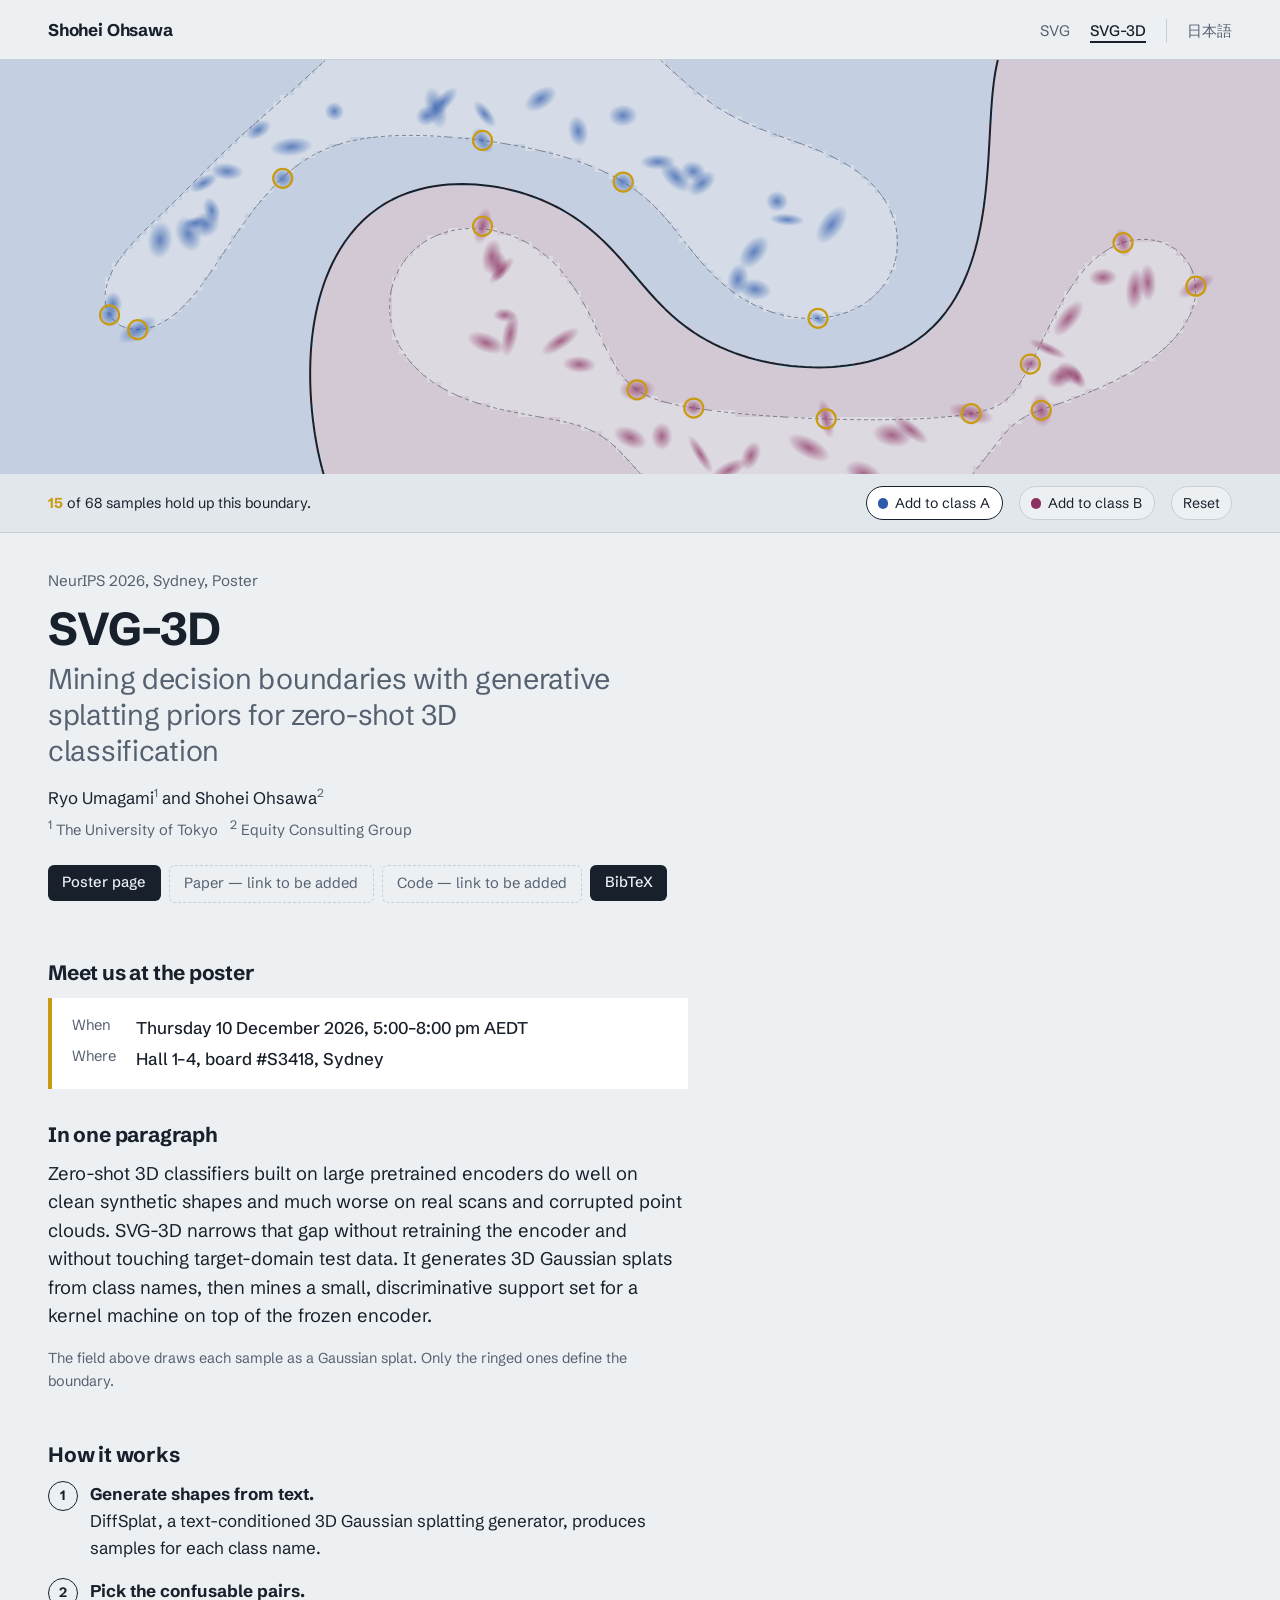
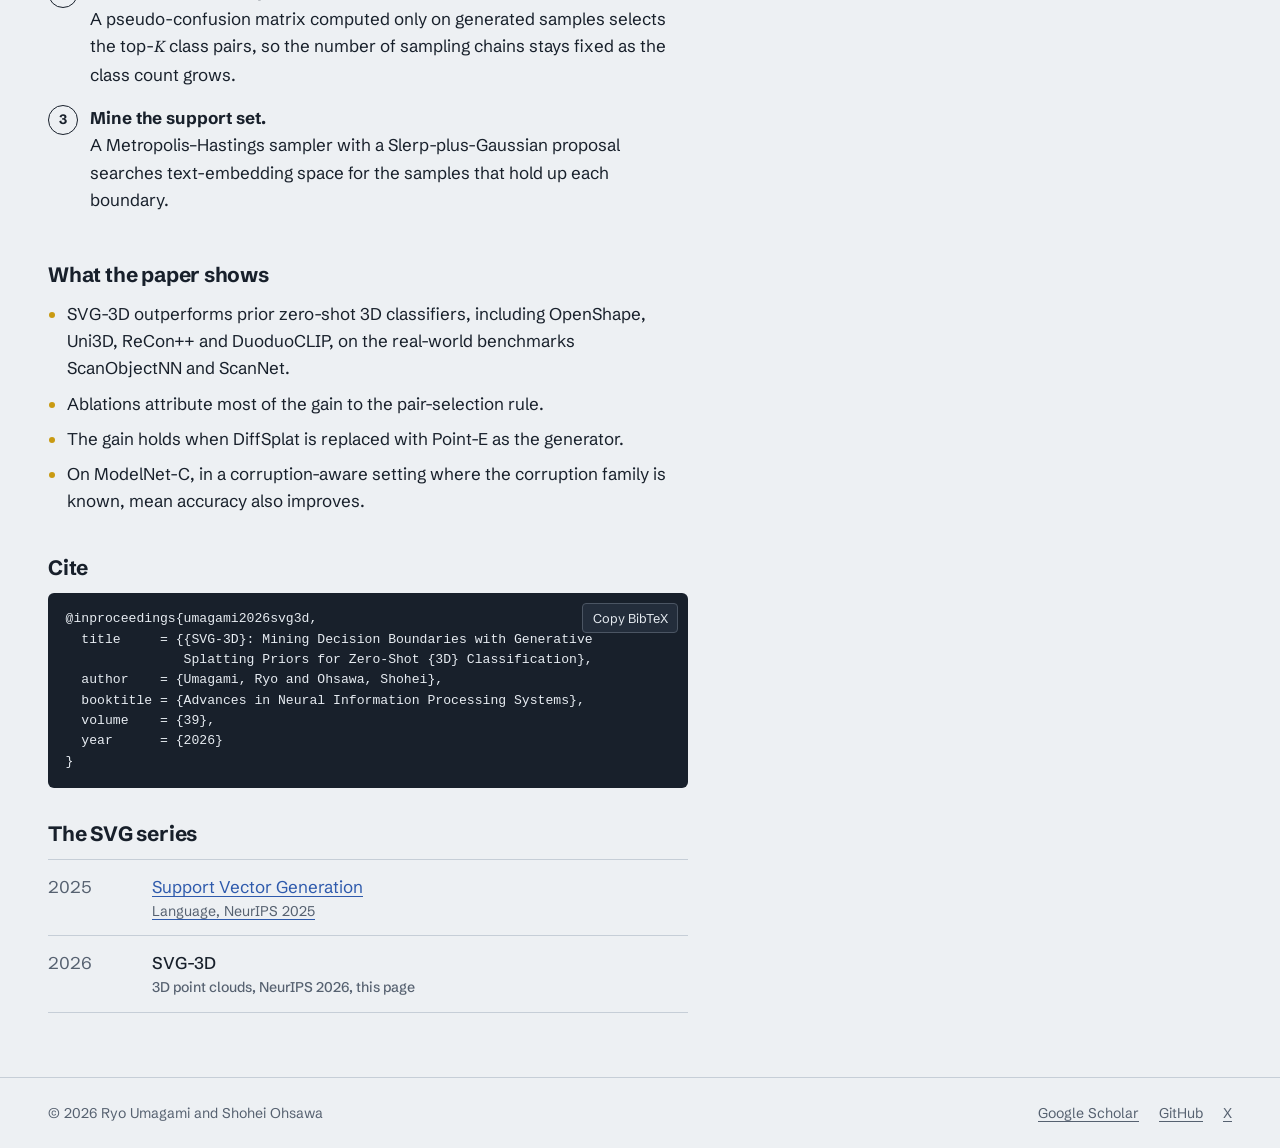
==== svg/3d/index.html @ 4fb70571 "Add site pages Co-Authored-By: Claude Opus 5.5 <noreply@anthropic.com> Claude-Session: https://claud" ====
<!DOCTYPE html>
<html lang="en">
<head>
<meta charset="utf-8">
<meta name="viewport" content="width=device-width, initial-scale=1">
<title>SVG-3D — Zero-Shot 3D Classification with Generative Splatting Priors — NeurIPS 2026</title>
<meta name="description" content="SVG-3D extends Support Vector Generation to 3D: it mines a kernel-machine support set from a frozen encoder with 3D Gaussian splats generated from text, closing the real-world gap in zero-shot point cloud classification. NeurIPS 2026.">
<link rel="canonical" href="https://ohsaworks.com/svg/3d/">
<link rel="alternate" hreflang="en" href="https://ohsaworks.com/svg/3d/">
<link rel="alternate" hreflang="ja" href="https://ohsaworks.com/ja/svg/3d/">
<link rel="alternate" hreflang="x-default" href="https://ohsaworks.com/svg/3d/">
<meta property="og:locale" content="en_US">
<meta property="og:type" content="article">
<meta property="og:title" content="SVG-3D: Mining Decision Boundaries with Generative Splatting Priors for Zero-Shot 3D Classification">
<meta property="og:description" content="The first 3D extension of Support Vector Generation. Poster at NeurIPS 2026, Sydney.">
<meta property="og:url" content="https://ohsaworks.com/svg/3d/">
<meta name="twitter:card" content="summary">
<link rel="preconnect" href="https://fonts.googleapis.com">
<link rel="preconnect" href="https://fonts.gstatic.com" crossorigin>
<link rel="stylesheet" href="https://fonts.googleapis.com/css2?family=Schibsted+Grotesk:wght@400;500;700&family=STIX+Two+Text:ital@1&display=swap">
<link rel="stylesheet" href="../../assets/site.css">
</head>
<body>
<div class="bar">
  <a class="home" href="../../">Shohei Ohsawa</a>
  <nav aria-label="Research">
    <a href="../">SVG</a>
    <a href="./" aria-current="page">SVG-3D</a>
    <a class="lang" href="../../ja/svg/3d/" hreflang="ja" lang="ja">日本語</a>
  </nav>
</div>

<div class="field">
  <canvas data-boundary="splats" role="img" aria-label="Interactive illustration: samples drawn as soft Gaussian splats in two classes, separated by a kernel decision boundary, with the support set ringed. Click to add samples."></canvas>
  <div class="field-controls">
    <span class="status" data-status aria-live="polite"></span>
    <button type="button" class="chip" data-class="1" aria-pressed="true"><span class="dot a"></span>Add to class A</button>
    <button type="button" class="chip" data-class="-1" aria-pressed="false"><span class="dot b"></span>Add to class B</button>
    <button type="button" class="chip" data-reset>Reset</button>
  </div>
</div>

<main>
  <div class="col">
    <header class="paper">
      <p class="venue">NeurIPS 2026, Sydney, Poster</p>
      <h1>SVG-3D
        <span class="sub">Mining decision boundaries with generative splatting priors for zero-shot 3D classification</span></h1>
      <p class="authors">Ryo Umagami<sup>1</sup> and Shohei Ohsawa<sup>2</sup></p>
      <p class="affil"><sup>1</sup> The University of Tokyo &nbsp; <sup>2</sup> Equity Consulting Group</p>
      <ul class="links">
        <li><a href="https://neurips.cc/virtual/2026/poster/152771">Poster page</a></li>
        <li><span>Paper — link to be added</span></li>
        <li><span>Code — link to be added</span></li>
        <li><a href="#cite">BibTeX</a></li>
      </ul>
    </header>

    <section>
      <h2>Meet us at the poster</h2>
      <dl class="poster">
        <dt>When</dt><dd>Thursday 10 December 2026, 5:00–8:00 pm AEDT</dd>
        <dt>Where</dt><dd>Hall 1–4, board #S3418, Sydney</dd>
      </dl>
    </section>

    <section>
      <h2>In one paragraph</h2>
      <p class="lede">Zero-shot 3D classifiers built on large pretrained encoders do well on clean synthetic shapes and much worse on real scans and corrupted point clouds. SVG-3D narrows that gap without retraining the encoder and without touching target-domain test data. It generates 3D Gaussian splats from class names, then mines a small, discriminative support set for a kernel machine on top of the frozen encoder.</p>
      <p class="note">The field above draws each sample as a Gaussian splat. Only the ringed ones define the boundary.</p>
    </section>

    <section>
      <h2>How it works</h2>
      <ol class="steps">
        <li><b>Generate shapes from text.</b> DiffSplat, a text-conditioned 3D Gaussian splatting generator, produces samples for each class name.</li>
        <li><b>Pick the confusable pairs.</b> A pseudo-confusion matrix computed only on generated samples selects the top-<span class="math">K</span> class pairs, so the number of sampling chains stays fixed as the class count grows.</li>
        <li><b>Mine the support set.</b> A Metropolis–Hastings sampler with a Slerp-plus-Gaussian proposal searches text-embedding space for the samples that hold up each boundary.</li>
      </ol>
    </section>

    <section>
      <h2>What the paper shows</h2>
      <ul class="findings">
        <li>SVG-3D outperforms prior zero-shot 3D classifiers, including OpenShape, Uni3D, ReCon++ and DuoduoCLIP, on the real-world benchmarks ScanObjectNN and ScanNet.</li>
        <li>Ablations attribute most of the gain to the pair-selection rule.</li>
        <li>The gain holds when DiffSplat is replaced with Point-E as the generator.</li>
        <li>On ModelNet-C, in a corruption-aware setting where the corruption family is known, mean accuracy also improves.</li>
      </ul>
    </section>

    <section id="cite">
      <h2>Cite</h2>
      <div class="cite">
        <button type="button" data-copy="bib-svg3d">Copy BibTeX</button>
<pre id="bib-svg3d">@inproceedings{umagami2026svg3d,
  title     = {{SVG-3D}: Mining Decision Boundaries with Generative
               Splatting Priors for Zero-Shot {3D} Classification},
  author    = {Umagami, Ryo and Ohsawa, Shohei},
  booktitle = {Advances in Neural Information Processing Systems},
  volume    = {39},
  year      = {2026}
}</pre>
      </div>
    </section>

    <section>
      <h2>The SVG series</h2>
      <ul class="series">
        <li><span class="yr">2025</span><a href="../">Support Vector Generation<small>Language, NeurIPS 2025</small></a></li>
        <li><span class="yr">2026</span><span class="here">SVG-3D<small>3D point clouds, NeurIPS 2026, this page</small></span></li>
      </ul>
    </section>
  </div>
</main>

<footer>
  <span class="copy">© 2026 Ryo Umagami and Shohei Ohsawa</span>
  <a href="https://scholar.google.com/citations?user=TrFlIx4AAAAJ">Google Scholar</a>
  <a href="https://github.com/Ohsaworks">GitHub</a>
  <a href="https://x.com/Ohsaworks">X</a>
</footer>
<script src="../../assets/boundary.js"></script>
</body>
</html>
---- assets/site.css ----
/* ohsaworks.com — shared styles
   Palette: cool chart paper, ink, two class colours, one support-vector mark. */
:root {
  --paper: #edf0f3;
  --paper-2: #e2e7ec;
  --ink: #18202b;
  --muted: #566170;
  --rule: #c6ced7;
  --cobalt: #2e5aac;
  --plum: #8b2f5e;
  --mustard: #c99a12;
  --measure: 40rem;
  --font: "Schibsted Grotesk", system-ui, -apple-system, "Segoe UI", sans-serif;
  --math: "STIX Two Text", "Times New Roman", serif;
}

* { box-sizing: border-box; }
html { -webkit-text-size-adjust: 100%; }
body {
  margin: 0;
  background: var(--paper);
  color: var(--ink);
  font-family: var(--font);
  font-size: 1.0625rem;
  line-height: 1.6;
}
a { color: var(--cobalt); text-underline-offset: 0.18em; text-decoration-thickness: 1px; }
a:hover { text-decoration-thickness: 2px; }
:focus-visible { outline: 3px solid var(--mustard); outline-offset: 2px; border-radius: 2px; }
.math { font-family: var(--math); font-style: italic; }

/* Site bar */
.bar {
  display: flex; align-items: baseline; justify-content: space-between; gap: 1rem;
  padding: 1rem clamp(1rem, 4vw, 3rem);
  border-bottom: 1px solid var(--rule);
}
.bar .home { color: var(--ink); font-weight: 700; text-decoration: none; letter-spacing: -0.01em; }
.bar nav { display: flex; gap: 1.25rem; font-size: 0.95rem; }
.bar nav a { color: var(--muted); text-decoration: none; }
.bar nav a[aria-current="page"] { color: var(--ink); font-weight: 500; box-shadow: inset 0 -2px 0 var(--ink); }

/* Live boundary */
.field { position: relative; background: var(--paper-2); border-bottom: 1px solid var(--rule); }
.field canvas { display: block; width: 100%; height: clamp(260px, 46vh, 460px); cursor: crosshair; touch-action: manipulation; }
.field-controls {
  display: flex; flex-wrap: wrap; align-items: center; gap: 0.5rem 1rem;
  padding: 0.75rem clamp(1rem, 4vw, 3rem);
  font-size: 0.9rem; color: var(--muted);
}
.field-controls .status { margin-right: auto; color: var(--ink); }
.field-controls .status strong { color: var(--mustard); font-weight: 700; }
.chip {
  font: inherit; font-size: 0.88rem;
  display: inline-flex; align-items: center; gap: 0.45rem;
  padding: 0.3rem 0.7rem; border-radius: 999px;
  border: 1px solid var(--rule); background: var(--paper); color: var(--ink);
  cursor: pointer;
}
.chip[aria-pressed="true"] { border-color: var(--ink); background: #fff; }
.chip .dot { width: 0.65rem; height: 0.65rem; border-radius: 50%; }
.dot.a { background: var(--cobalt); }
.dot.b { background: var(--plum); }

/* Page column */
main { padding: 0 clamp(1rem, 4vw, 3rem) 4rem; }
.col { max-width: var(--measure); }
header.paper { padding: 2.25rem 0 1.5rem; }
.venue { margin: 0 0 0.6rem; color: var(--muted); font-size: 0.95rem; }
h1 {
  margin: 0 0 1rem;
  font-size: clamp(1.9rem, 3.6vw, 2.9rem);
  line-height: 1.12; font-weight: 700; letter-spacing: -0.02em;
  max-width: 22ch;
}
h1 .sub { display: block; font-weight: 400; font-size: 0.62em; line-height: 1.25; letter-spacing: -0.01em; margin-top: 0.4rem; color: var(--muted); max-width: 34ch; }
.authors { margin: 0; font-size: 1.05rem; }
.authors sup { font-size: 0.7em; color: var(--muted); }
.affil { margin: 0.2rem 0 0; color: var(--muted); font-size: 0.92rem; }
.links { display: flex; flex-wrap: wrap; gap: 0.5rem; margin: 1.4rem 0 0; padding: 0; list-style: none; }
.links a, .links span {
  display: inline-block; padding: 0.4rem 0.9rem; border-radius: 6px;
  font-size: 0.92rem; font-weight: 500; text-decoration: none;
  background: var(--ink); color: var(--paper);
}
.links a:hover { background: var(--cobalt); }
.links span { background: transparent; color: var(--muted); border: 1px dashed var(--rule); font-weight: 400; }

section { padding: 2rem 0 0; }
h2 { font-size: 1.3rem; line-height: 1.3; margin: 0 0 0.75rem; letter-spacing: -0.01em; }
p { margin: 0 0 1rem; }
.lede { font-size: 1.15rem; line-height: 1.55; }

ol.steps { list-style: none; counter-reset: step; margin: 0; padding: 0; }
ol.steps li { counter-increment: step; position: relative; padding: 0 0 1rem 2.6rem; }
ol.steps li::before {
  content: counter(step); position: absolute; left: 0; top: 0.05rem;
  width: 1.75rem; height: 1.75rem; border-radius: 50%;
  border: 1.5px solid var(--ink); display: grid; place-items: center;
  font-size: 0.85rem; font-weight: 700;
}
ol.steps b { display: block; }

ul.findings { margin: 0; padding-left: 1.2rem; }
ul.findings li { margin-bottom: 0.5rem; }
ul.findings li::marker { color: var(--mustard); }

.poster {
  display: grid; grid-template-columns: auto 1fr; gap: 0.25rem 1.25rem;
  margin: 0; padding: 1rem 1.25rem; background: #fff; border-left: 4px solid var(--mustard);
}
.poster dt { color: var(--muted); font-size: 0.92rem; }
.poster dd { margin: 0; font-weight: 500; }

.cite { position: relative; }
.cite pre {
  margin: 0; padding: 1rem 1.1rem; overflow-x: auto;
  background: var(--ink); color: #e7ecf2; border-radius: 6px;
  font-size: 0.82rem; line-height: 1.55;
  font-family: ui-monospace, "SF Mono", Menlo, Consolas, monospace;
}
.cite button {
  position: absolute; top: 0.6rem; right: 0.6rem;
  font: inherit; font-size: 0.8rem; padding: 0.25rem 0.6rem; border-radius: 4px;
  border: 1px solid #4b5563; background: #232d3b; color: #e7ecf2; cursor: pointer;
}

.series { list-style: none; margin: 0; padding: 0; border-top: 1px solid var(--rule); }
.series li { display: grid; grid-template-columns: 5.5rem 1fr; gap: 1rem; padding: 0.8rem 0; border-bottom: 1px solid var(--rule); }
.series .yr { color: var(--muted); font-variant-numeric: tabular-nums; }
.series .here { font-weight: 500; }
.series small { display: block; color: var(--muted); font-size: 0.88rem; }

.note { color: var(--muted); font-size: 0.9rem; }

footer {
  display: flex; flex-wrap: wrap; gap: 0.5rem 1.25rem;
  padding: 1.5rem clamp(1rem, 4vw, 3rem); border-top: 1px solid var(--rule);
  font-size: 0.88rem; color: var(--muted);
}
footer a { color: var(--muted); }
footer .copy { margin-right: auto; }

/* Home */
.home-hero { padding: clamp(2.5rem, 8vw, 5.5rem) 0 1.5rem; }
.home-hero h1 { font-size: clamp(2.4rem, 6vw, 4.2rem); max-width: none; margin-bottom: 0.6rem; }
.home-hero p { font-size: 1.15rem; color: var(--muted); max-width: 36rem; }

@media (max-width: 560px) {
  .bar { flex-direction: column; gap: 0.3rem; }
  .series li { grid-template-columns: 1fr; gap: 0.1rem; }
  .poster { grid-template-columns: 1fr; }
}
@media (prefers-reduced-motion: reduce) { * { scroll-behavior: auto !important; } }

/* Language switch and Japanese typesetting */
.bar nav a.lang { padding-left: 1.25rem; border-left: 1px solid var(--rule); }
:lang(ja) body, body:lang(ja) {
  font-family: "Schibsted Grotesk", "Zen Kaku Gothic New", "Hiragino Sans", "Yu Gothic", sans-serif;
  line-height: 1.85;
  font-feature-settings: "palt" 0;
}
:lang(ja) h1, :lang(ja) h2, :lang(ja) .lede { word-break: auto-phrase; }
:lang(ja) h1 { letter-spacing: 0; }
:lang(ja) h1 .sub { max-width: 26em; letter-spacing: 0.01em; line-height: 1.45; }
:lang(ja) .col { max-width: 38rem; }
:lang(ja) .lede { line-height: 1.8; }
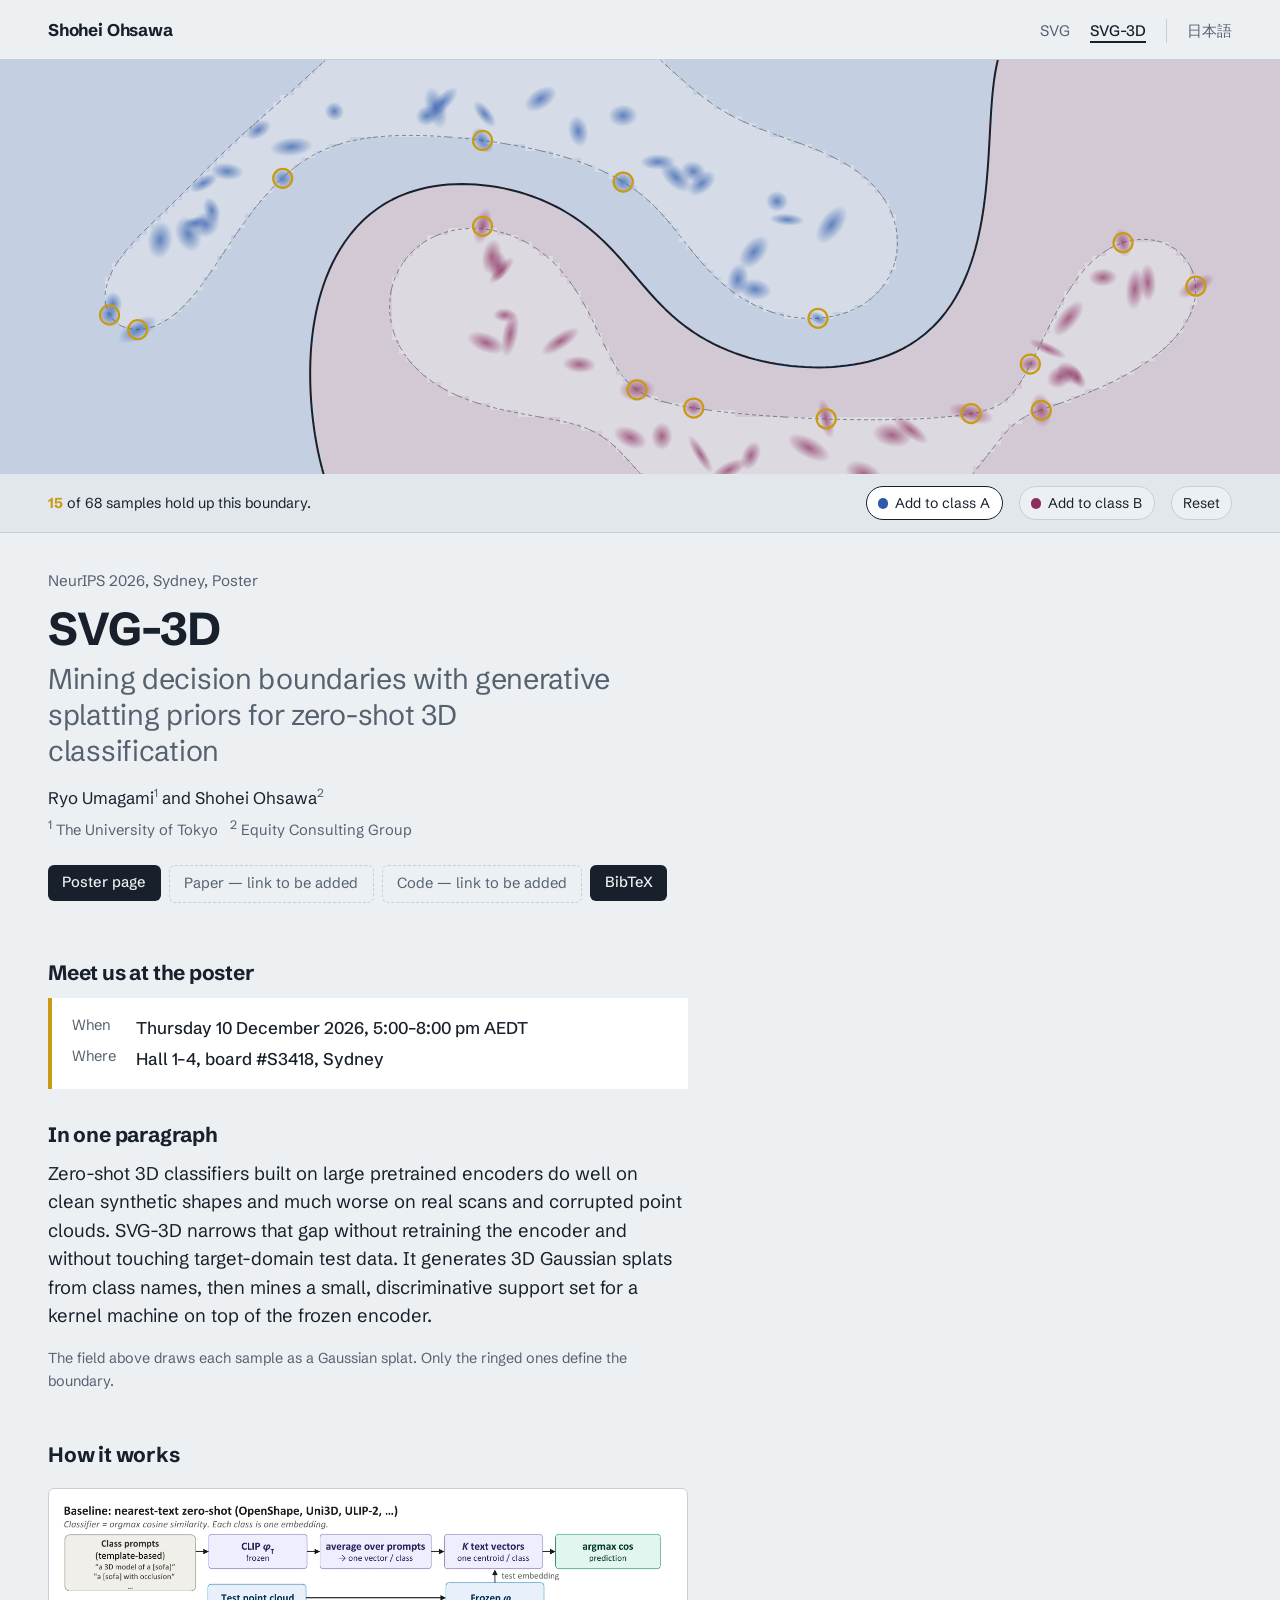
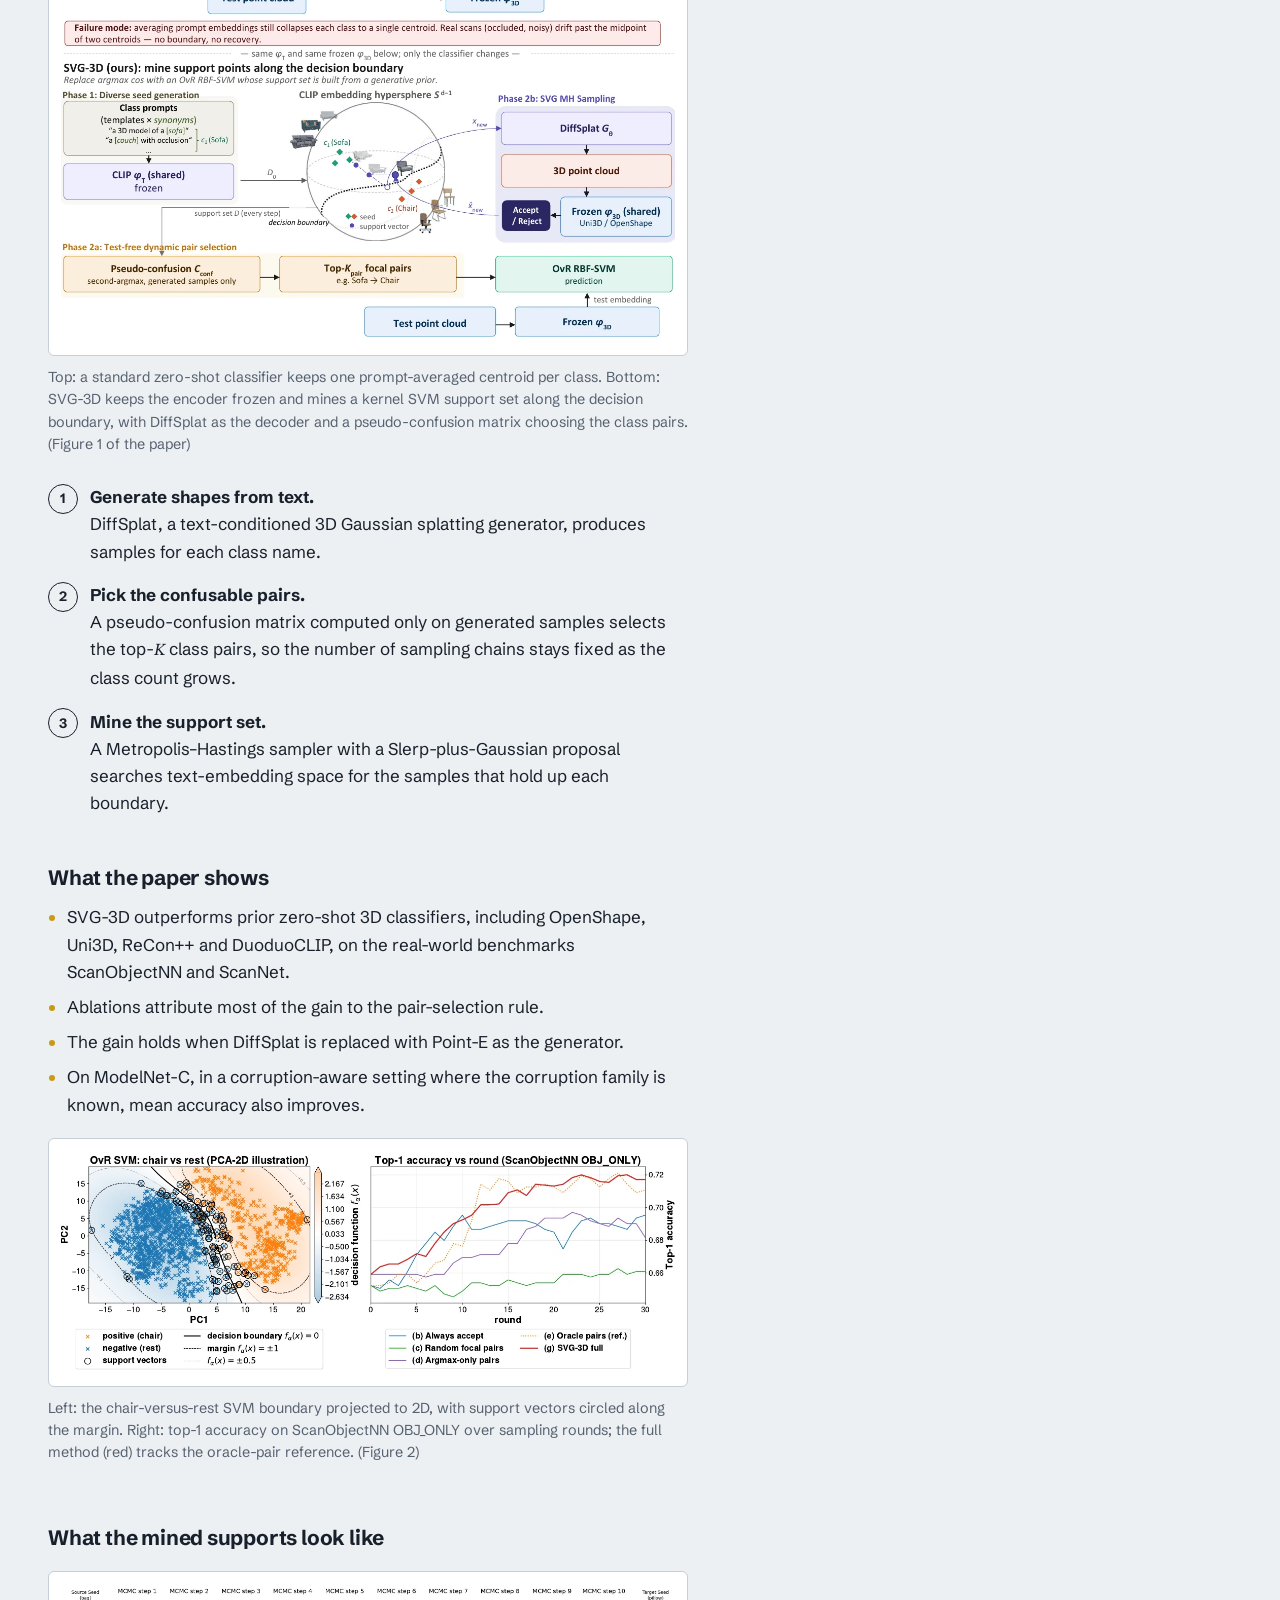
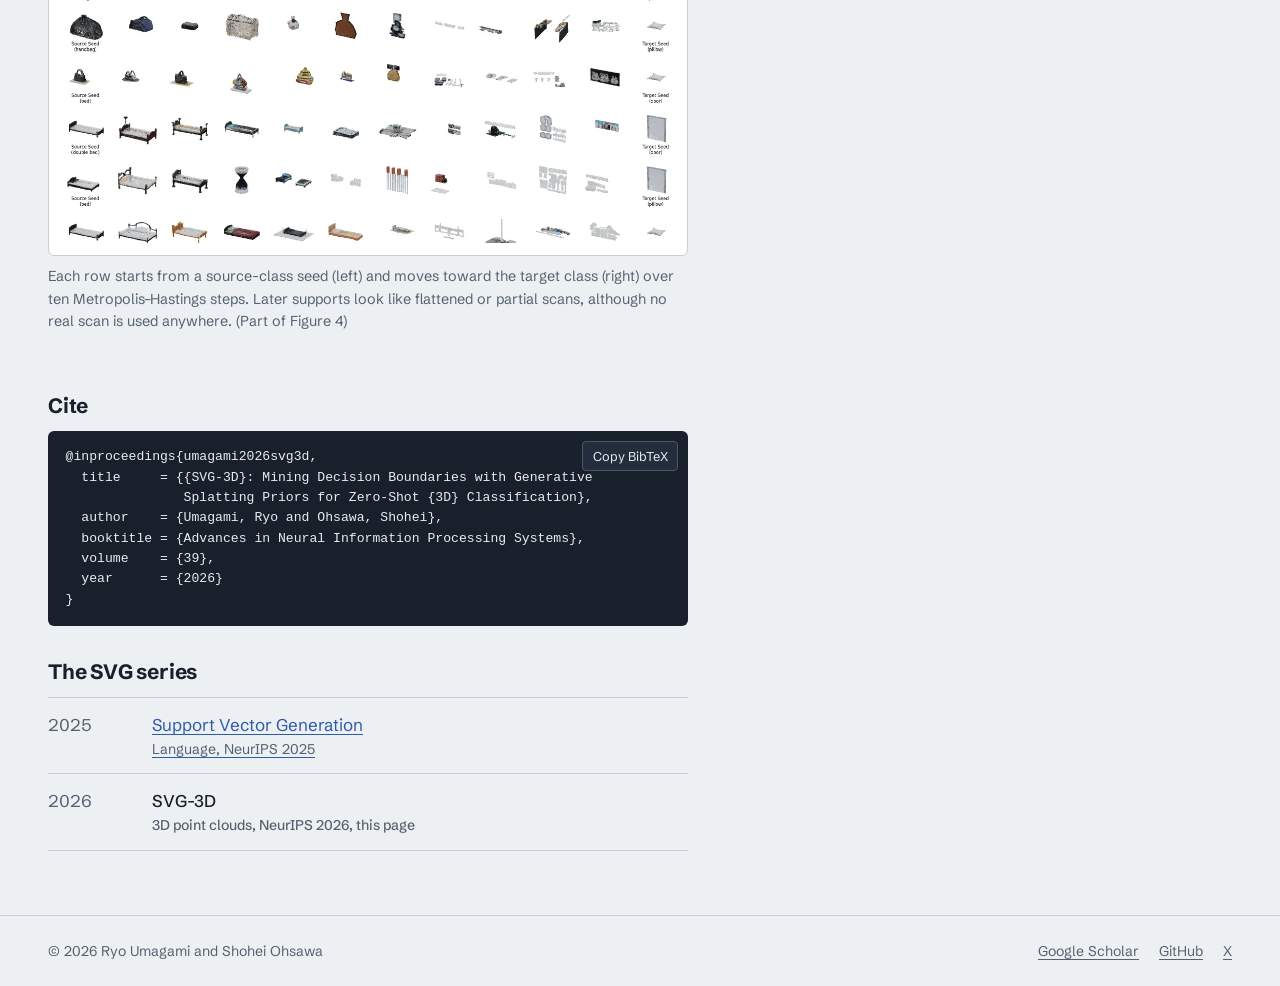
==== commit 29c56d45: "Add figures to SVG-3D page Co-Authored-By: Claude Opus 5.5 <noreply@anthropic.com> Claude-Session: h" ====
--- a/svg/3d/index.html
+++ b/svg/3d/index.html
@@ -72,6 +72,10 @@
 
     <section>
       <h2>How it works</h2>
+      <figure class="fig">
+        <img src="img/overview.webp" width="1210" height="872" alt="Diagram comparing a nearest-text zero-shot classifier with the SVG-3D pipeline: class prompts, CLIP text encoder, Metropolis–Hastings sampling with DiffSplat, pseudo-confusion pair selection and a one-vs-rest RBF SVM." loading="lazy" decoding="async">
+        <figcaption>Top: a standard zero-shot classifier keeps one prompt-averaged centroid per class. Bottom: SVG-3D keeps the encoder frozen and mines a kernel SVM support set along the decision boundary, with DiffSplat as the decoder and a pseudo-confusion matrix choosing the class pairs. (Figure 1 of the paper)</figcaption>
+      </figure>
       <ol class="steps">
         <li><b>Generate shapes from text.</b> DiffSplat, a text-conditioned 3D Gaussian splatting generator, produces samples for each class name.</li>
         <li><b>Pick the confusable pairs.</b> A pseudo-confusion matrix computed only on generated samples selects the top-<span class="math">K</span> class pairs, so the number of sampling chains stays fixed as the class count grows.</li>
@@ -87,6 +91,18 @@
         <li>The gain holds when DiffSplat is replaced with Point-E as the generator.</li>
         <li>On ModelNet-C, in a corruption-aware setting where the corruption family is known, mean accuracy also improves.</li>
       </ul>
+      <figure class="fig">
+        <img src="img/boundary.webp" width="1210" height="440" alt="Left: 2D projection of the chair-versus-rest SVM boundary with support vectors circled. Right: top-1 accuracy over sampling rounds for five ablation settings." loading="lazy" decoding="async">
+        <figcaption>Left: the chair-versus-rest SVM boundary projected to 2D, with support vectors circled along the margin. Right: top-1 accuracy on ScanObjectNN OBJ_ONLY over sampling rounds; the full method (red) tracks the oracle-pair reference. (Figure 2)</figcaption>
+      </figure>
+    </section>
+
+    <section>
+      <h2>What the mined supports look like</h2>
+      <figure class="fig">
+        <img src="img/trajectories.webp" width="1185" height="500" alt="Grid of decoded 3D supports: each row moves from a source-class seed on the left to a target-class seed on the right over ten sampling steps." loading="lazy" decoding="async">
+        <figcaption>Each row starts from a source-class seed (left) and moves toward the target class (right) over ten Metropolis–Hastings steps. Later supports look like flattened or partial scans, although no real scan is used anywhere. (Part of Figure 4)</figcaption>
+      </figure>
     </section>
 
     <section id="cite">
--- a/assets/site.css
+++ b/assets/site.css
@@ -165,3 +165,8 @@
 :lang(ja) h1 .sub { max-width: 26em; letter-spacing: 0.01em; line-height: 1.45; }
 :lang(ja) .col { max-width: 38rem; }
 :lang(ja) .lede { line-height: 1.8; }
+
+/* Paper figures */
+figure.fig { margin: 1.25rem 0 1.75rem; max-width: 56rem; }
+figure.fig img { display: block; width: 100%; height: auto; background: #fff; border: 1px solid var(--rule); border-radius: 6px; padding: 0.75rem; }
+figure.fig figcaption { margin-top: 0.6rem; max-width: var(--measure); color: var(--muted); font-size: 0.9rem; line-height: 1.55; }
